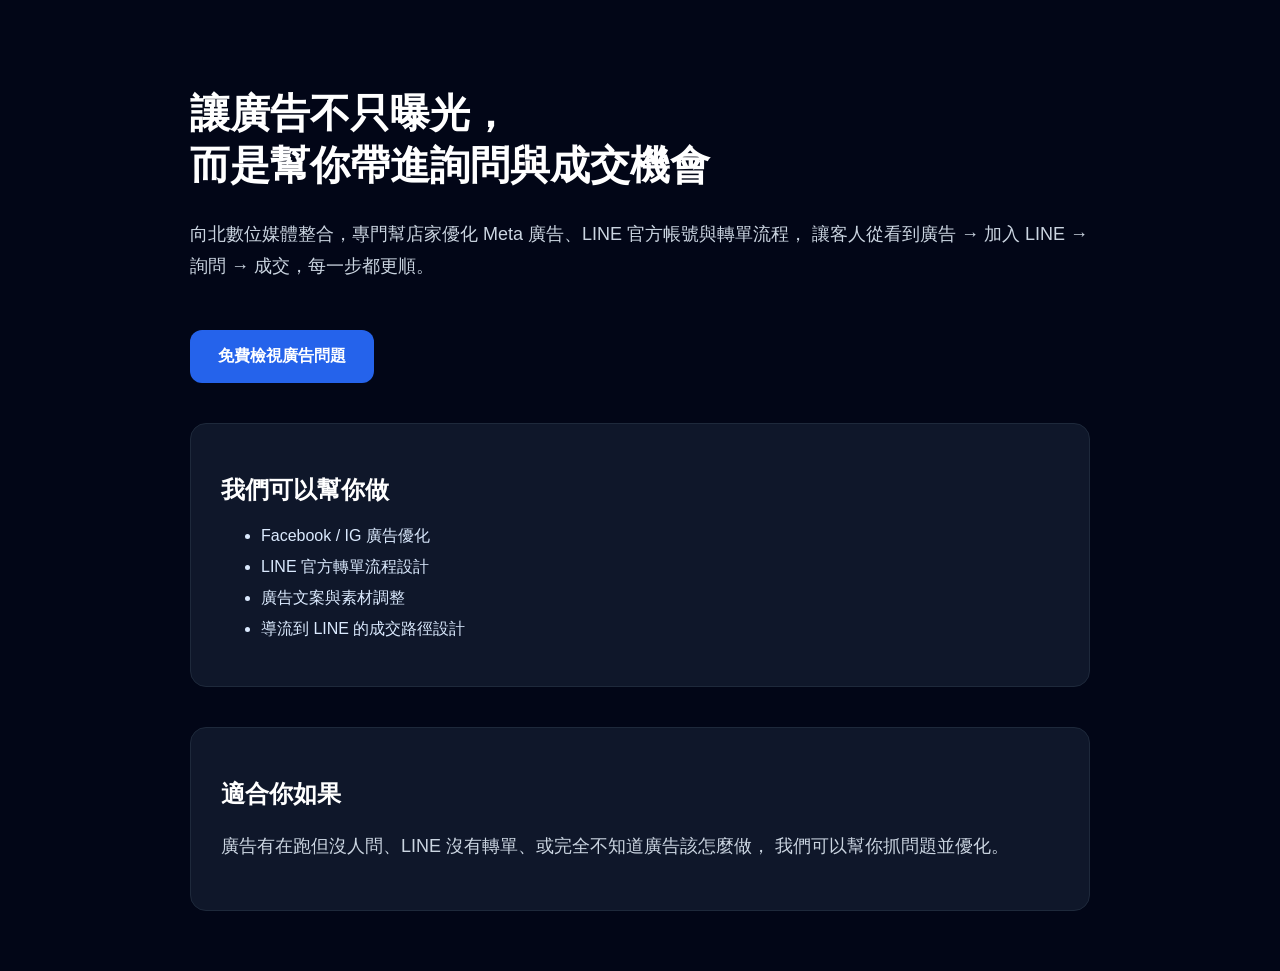
==== index.html @ 4ea524f6 "Create index.html" ====
<!DOCTYPE html>
<html lang="zh-Hant">
<head>
  <meta charset="UTF-8">
  <meta name="viewport" content="width=device-width, initial-scale=1.0">
  <title>向北數位媒體整合</title>

  <style>
    body {
      margin: 0;
      font-family: Arial, sans-serif;
      background: #020617;
      color: white;
    }

    .wrap {
      max-width: 900px;
      margin: auto;
      padding: 60px 24px;
    }

    h1 {
      font-size: 40px;
      line-height: 1.3;
    }

    p {
      font-size: 18px;
      color: #cbd5e1;
      line-height: 1.8;
    }

    .btn {
      display: inline-block;
      margin-top: 30px;
      padding: 16px 28px;
      background: #2563eb;
      color: white;
      text-decoration: none;
      border-radius: 12px;
      font-weight: bold;
    }

    .card {
      margin-top: 40px;
      padding: 30px;
      background: #0f172a;
      border-radius: 16px;
      border: 1px solid #1e293b;
    }

    li {
      margin: 10px 0;
      color: #dbeafe;
    }
  </style>
</head>

<body>
  <div class="wrap">

    <h1>
      讓廣告不只曝光，<br>
      而是幫你帶進詢問與成交機會
    </h1>

    <p>
      向北數位媒體整合，專門幫店家優化 Meta 廣告、LINE 官方帳號與轉單流程，
      讓客人從看到廣告 → 加入 LINE → 詢問 → 成交，每一步都更順。
    </p>

    <a class="btn" href="https://lin.ee/ohGIVV0" target="_blank">
      免費檢視廣告問題
    </a>

    <div class="card">
      <h2>我們可以幫你做</h2>
      <ul>
        <li>Facebook / IG 廣告優化</li>
        <li>LINE 官方轉單流程設計</li>
        <li>廣告文案與素材調整</li>
        <li>導流到 LINE 的成交路徑設計</li>
      </ul>
    </div>

    <div class="card">
      <h2>適合你如果</h2>
      <p>
        廣告有在跑但沒人問、LINE 沒有轉單、或完全不知道廣告該怎麼做，
        我們可以幫你抓問題並優化。
      </p>
    </div>

  </div>
</body>
</html>
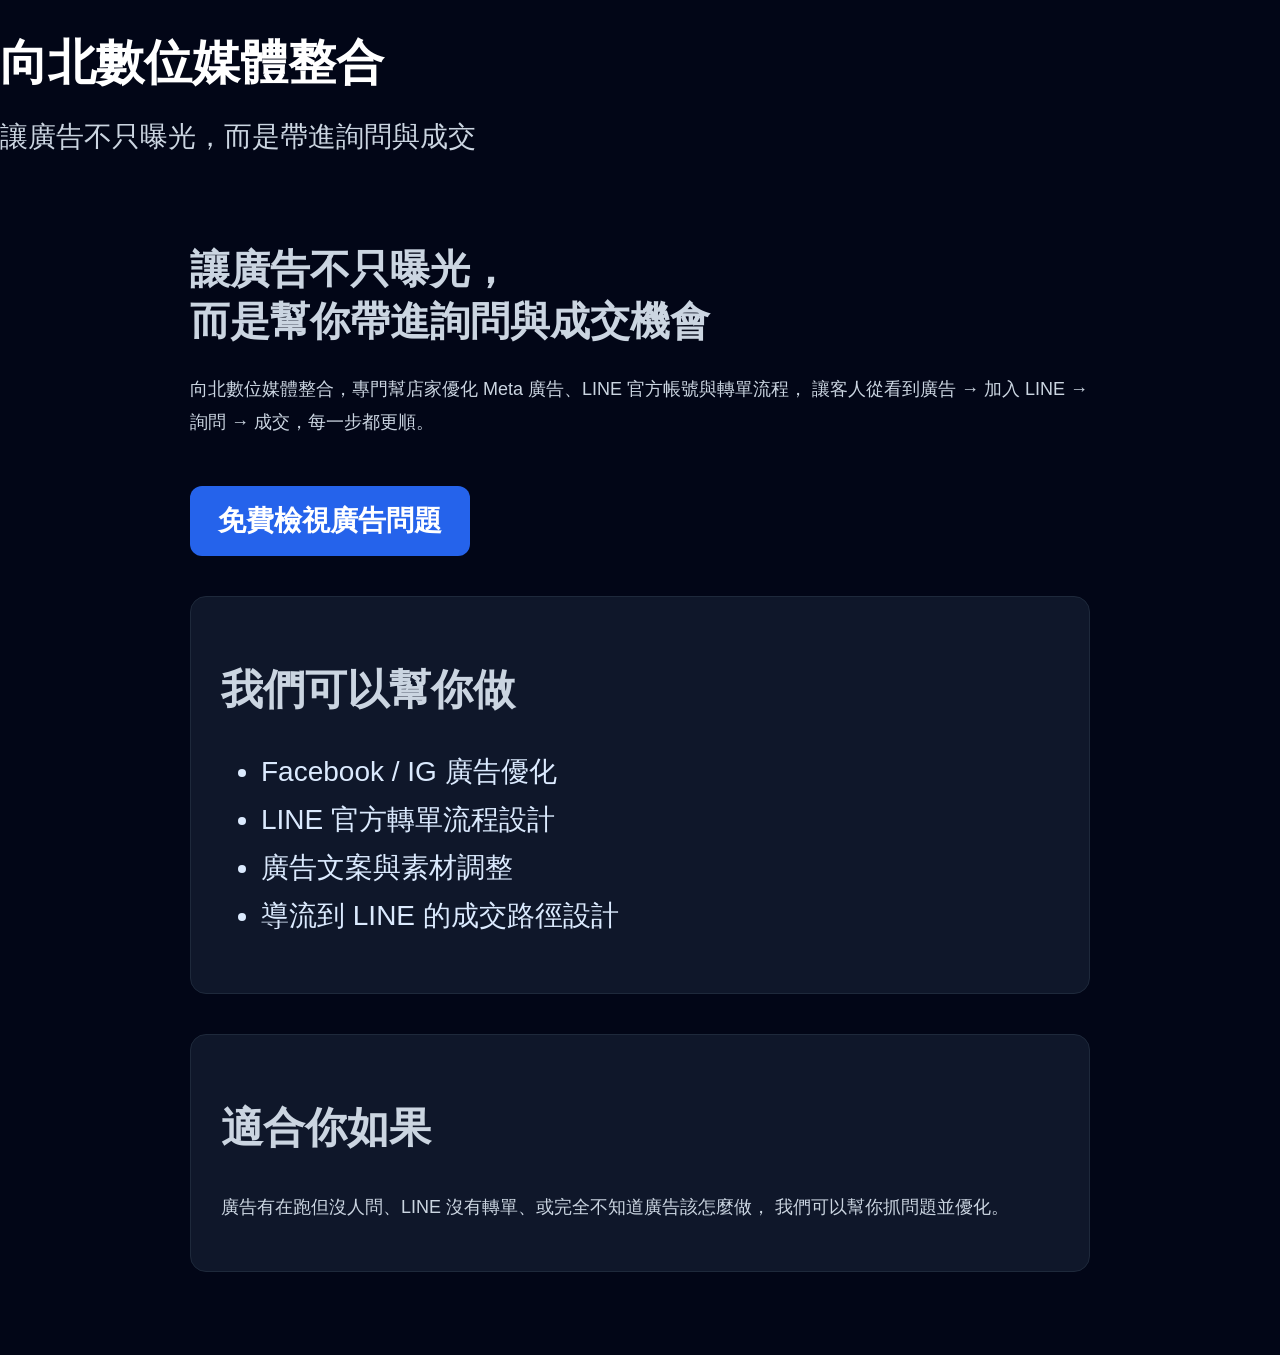
==== commit 99dc1f93: "Update index.html" ====
--- a/index.html
+++ b/index.html
@@ -3,7 +3,12 @@
 <head>
   <meta charset="UTF-8">
   <meta name="viewport" content="width=device-width, initial-scale=1.0">
-  <title>向北數位媒體整合</title>
+<h1 style="font-size:48px;line-height:1.3;margin-bottom:20px;">
+  向北數位媒體整合
+</h1>
+
+<h2 style="font-size:28px;color:#cbd5e1;font-weight:normal;">
+  讓廣告不只曝光，而是帶進詢問與成交
 
   <style>
     body {
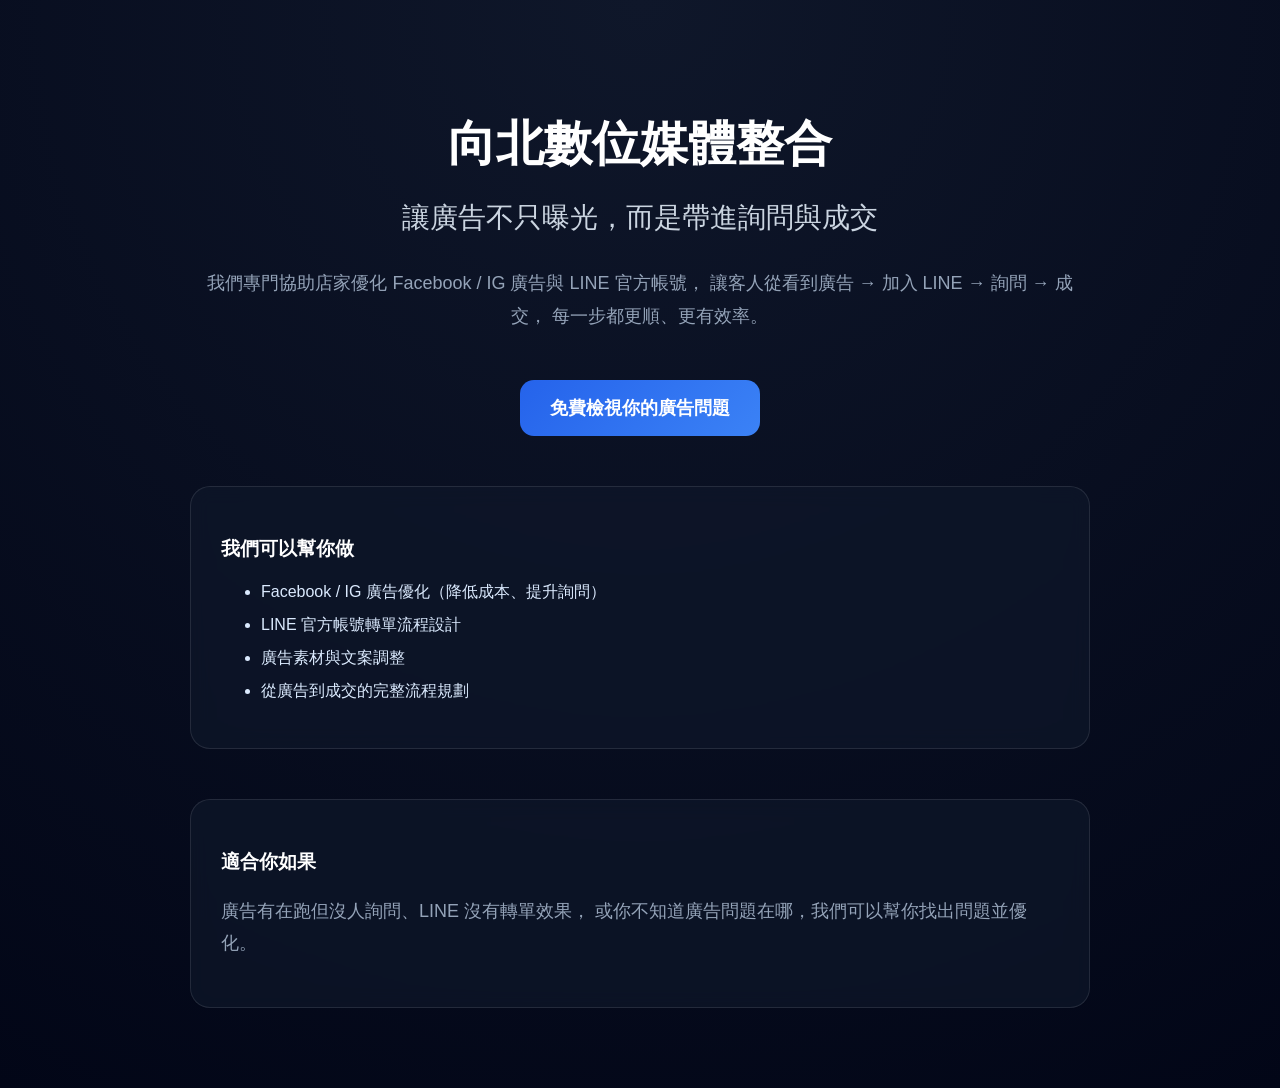
==== commit dfc6dd49: "Update index.html" ====
--- a/index.html
+++ b/index.html
@@ -3,59 +3,69 @@
 <head>
   <meta charset="UTF-8">
   <meta name="viewport" content="width=device-width, initial-scale=1.0">
-<h1 style="font-size:48px;line-height:1.3;margin-bottom:20px;">
-  向北數位媒體整合
-</h1>
-
-<h2 style="font-size:28px;color:#cbd5e1;font-weight:normal;">
-  讓廣告不只曝光，而是帶進詢問與成交
+  <title>向北數位媒體整合</title>
 
   <style>
     body {
       margin: 0;
       font-family: Arial, sans-serif;
-      background: #020617;
+      background: radial-gradient(circle at top, #0f172a, #020617);
       color: white;
     }
 
     .wrap {
       max-width: 900px;
       margin: auto;
-      padding: 60px 24px;
+      padding: 80px 24px;
+      text-align: center;
     }
 
     h1 {
-      font-size: 40px;
-      line-height: 1.3;
+      font-size: 48px;
+      margin-bottom: 10px;
+    }
+
+    h2 {
+      font-size: 28px;
+      color: #cbd5e1;
+      font-weight: normal;
+      margin-bottom: 30px;
     }
 
     p {
       font-size: 18px;
-      color: #cbd5e1;
+      color: #94a3b8;
       line-height: 1.8;
     }
 
     .btn {
       display: inline-block;
       margin-top: 30px;
-      padding: 16px 28px;
-      background: #2563eb;
+      padding: 16px 30px;
+      background: linear-gradient(135deg, #2563eb, #3b82f6);
       color: white;
       text-decoration: none;
-      border-radius: 12px;
+      border-radius: 14px;
       font-weight: bold;
+      font-size: 18px;
     }
 
     .card {
-      margin-top: 40px;
+      margin-top: 50px;
       padding: 30px;
-      background: #0f172a;
-      border-radius: 16px;
-      border: 1px solid #1e293b;
+      background: rgba(15,23,42,0.7);
+      border-radius: 20px;
+      border: 1px solid rgba(255,255,255,0.1);
+      backdrop-filter: blur(10px);
+      text-align: left;
+    }
+
+    .card h3 {
+      margin-bottom: 20px;
     }
 
     li {
-      margin: 10px 0;
+      margin: 12px 0;
       color: #dbeafe;
     }
   </style>
@@ -64,35 +74,34 @@
 <body>
   <div class="wrap">
 
-    <h1>
-      讓廣告不只曝光，<br>
-      而是幫你帶進詢問與成交機會
-    </h1>
+    <h1>向北數位媒體整合</h1>
+    <h2>讓廣告不只曝光，而是帶進詢問與成交</h2>
 
     <p>
-      向北數位媒體整合，專門幫店家優化 Meta 廣告、LINE 官方帳號與轉單流程，
-      讓客人從看到廣告 → 加入 LINE → 詢問 → 成交，每一步都更順。
+      我們專門協助店家優化 Facebook / IG 廣告與 LINE 官方帳號，
+      讓客人從看到廣告 → 加入 LINE → 詢問 → 成交，
+      每一步都更順、更有效率。
     </p>
 
     <a class="btn" href="https://lin.ee/ohGIVV0" target="_blank">
-      免費檢視廣告問題
+      免費檢視你的廣告問題
     </a>
 
     <div class="card">
-      <h2>我們可以幫你做</h2>
+      <h3>我們可以幫你做</h3>
       <ul>
-        <li>Facebook / IG 廣告優化</li>
-        <li>LINE 官方轉單流程設計</li>
-        <li>廣告文案與素材調整</li>
-        <li>導流到 LINE 的成交路徑設計</li>
+        <li>Facebook / IG 廣告優化（降低成本、提升詢問）</li>
+        <li>LINE 官方帳號轉單流程設計</li>
+        <li>廣告素材與文案調整</li>
+        <li>從廣告到成交的完整流程規劃</li>
       </ul>
     </div>
 
     <div class="card">
-      <h2>適合你如果</h2>
+      <h3>適合你如果</h3>
       <p>
-        廣告有在跑但沒人問、LINE 沒有轉單、或完全不知道廣告該怎麼做，
-        我們可以幫你抓問題並優化。
+        廣告有在跑但沒人詢問、LINE 沒有轉單效果，
+        或你不知道廣告問題在哪，我們可以幫你找出問題並優化。
       </p>
     </div>
 
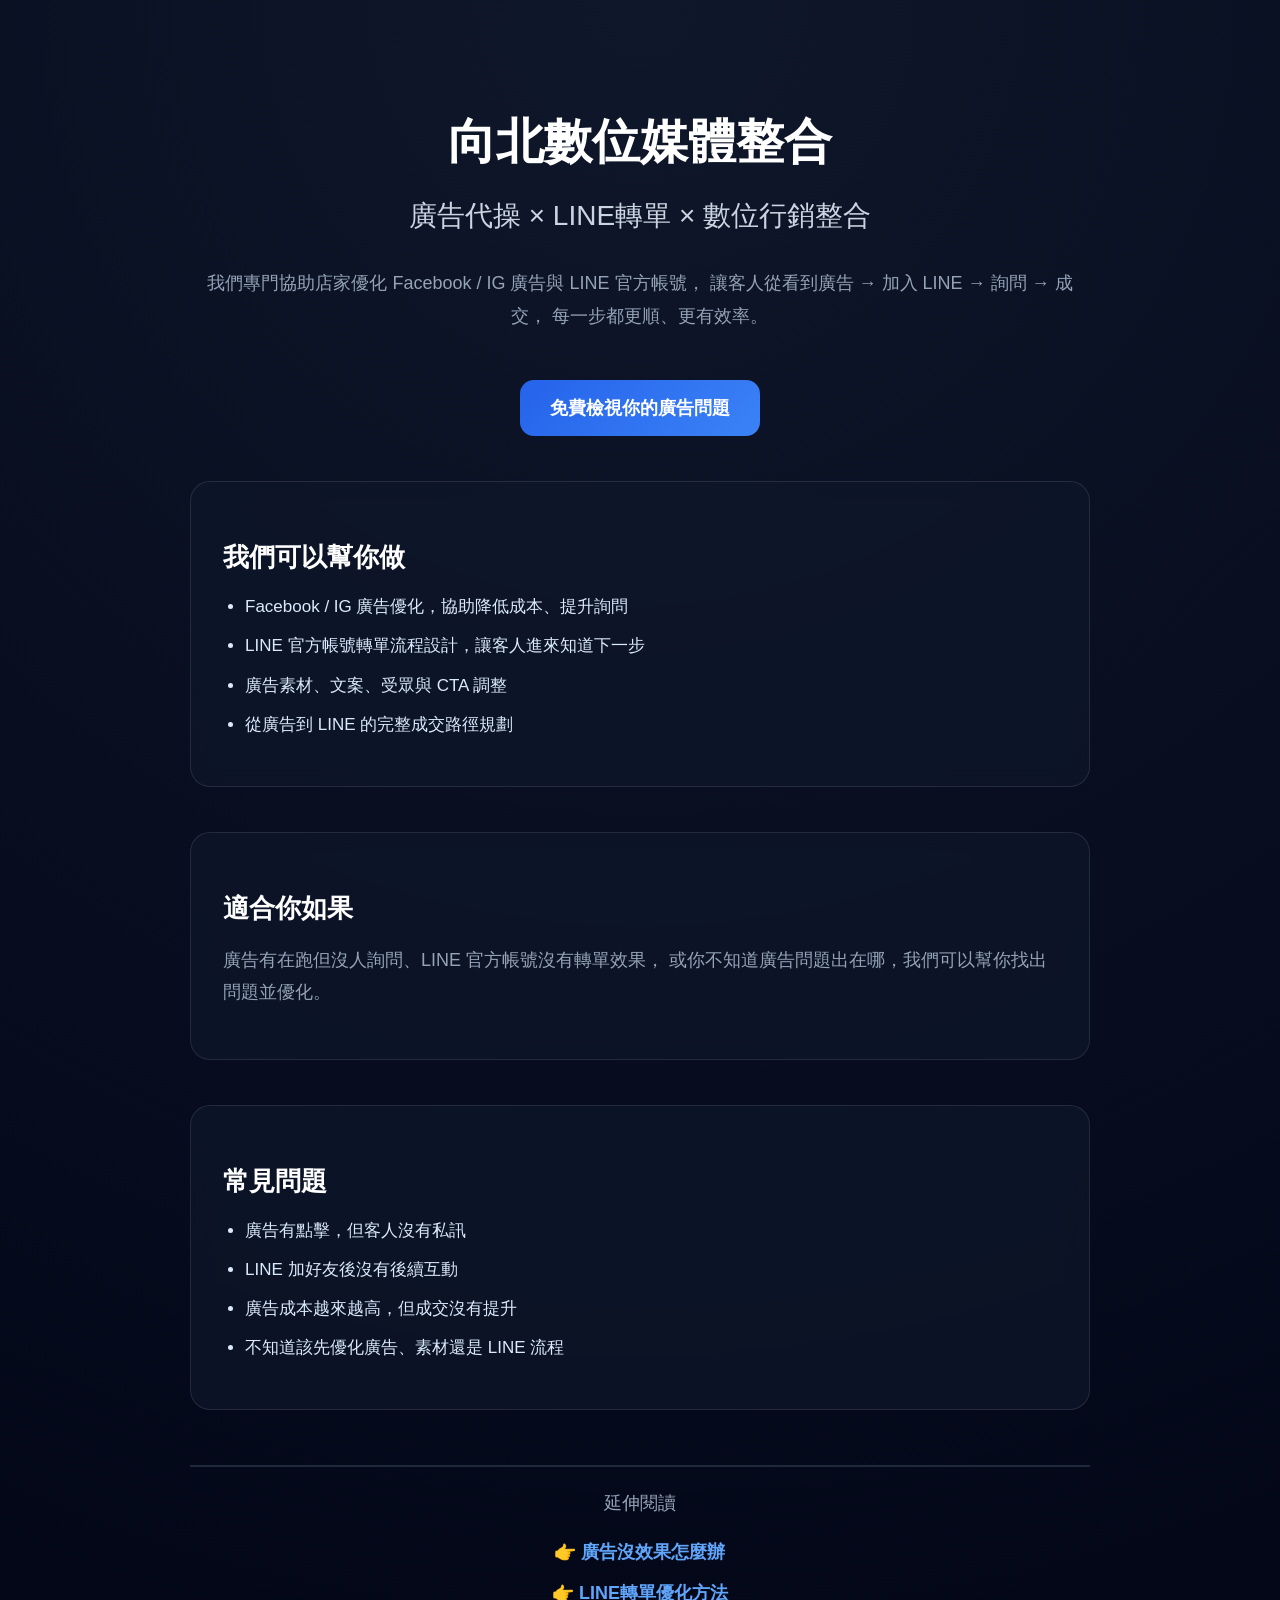
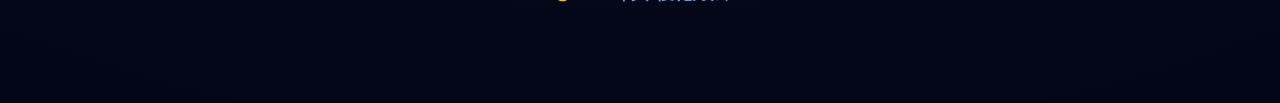
==== commit 6f8fa0d9: "Update index.html" ====
--- a/index.html
+++ b/index.html
@@ -3,7 +3,8 @@
 <head>
   <meta charset="UTF-8">
   <meta name="viewport" content="width=device-width, initial-scale=1.0">
-  <title>向北數位媒體整合</title>
+  <title>廣告代操｜LINE轉單｜數位行銷整合｜向北數位媒體整合</title>
+  <meta name="description" content="向北數位媒體整合提供廣告代操、Facebook/IG廣告優化、LINE官方帳號轉單流程與數位行銷整合，協助店家提升詢問與成交。">
 
   <style>
     body {
@@ -22,7 +23,8 @@
 
     h1 {
       font-size: 48px;
-      margin-bottom: 10px;
+      margin-bottom: 12px;
+      line-height: 1.25;
     }
 
     h2 {
@@ -30,6 +32,12 @@
       color: #cbd5e1;
       font-weight: normal;
       margin-bottom: 30px;
+      line-height: 1.5;
+    }
+
+    h3 {
+      font-size: 26px;
+      margin-bottom: 18px;
     }
 
     p {
@@ -51,22 +59,42 @@
     }
 
     .card {
-      margin-top: 50px;
-      padding: 30px;
-      background: rgba(15,23,42,0.7);
+      margin-top: 45px;
+      padding: 32px;
+      background: rgba(15,23,42,0.72);
       border-radius: 20px;
       border: 1px solid rgba(255,255,255,0.1);
       backdrop-filter: blur(10px);
       text-align: left;
     }
 
-    .card h3 {
-      margin-bottom: 20px;
+    ul {
+      padding-left: 22px;
     }
 
     li {
       margin: 12px 0;
       color: #dbeafe;
+      font-size: 17px;
+      line-height: 1.6;
+    }
+
+    .readmore {
+      list-style: none;
+      padding: 0;
+      text-align: center;
+    }
+
+    .readmore a {
+      color: #60a5fa;
+      text-decoration: none;
+      font-size: 18px;
+      font-weight: bold;
+    }
+
+    hr {
+      margin: 55px 0 20px;
+      border: 1px solid #1e293b;
     }
   </style>
 </head>
@@ -75,7 +103,8 @@
   <div class="wrap">
 
     <h1>向北數位媒體整合</h1>
-    <h2>讓廣告不只曝光，而是帶進詢問與成交</h2>
+
+    <h2>廣告代操 × LINE轉單 × 數位行銷整合</h2>
 
     <p>
       我們專門協助店家優化 Facebook / IG 廣告與 LINE 官方帳號，
@@ -90,20 +119,39 @@
     <div class="card">
       <h3>我們可以幫你做</h3>
       <ul>
-        <li>Facebook / IG 廣告優化（降低成本、提升詢問）</li>
-        <li>LINE 官方帳號轉單流程設計</li>
-        <li>廣告素材與文案調整</li>
-        <li>從廣告到成交的完整流程規劃</li>
+        <li>Facebook / IG 廣告優化，協助降低成本、提升詢問</li>
+        <li>LINE 官方帳號轉單流程設計，讓客人進來知道下一步</li>
+        <li>廣告素材、文案、受眾與 CTA 調整</li>
+        <li>從廣告到 LINE 的完整成交路徑規劃</li>
       </ul>
     </div>
 
     <div class="card">
       <h3>適合你如果</h3>
       <p>
-        廣告有在跑但沒人詢問、LINE 沒有轉單效果，
-        或你不知道廣告問題在哪，我們可以幫你找出問題並優化。
+        廣告有在跑但沒人詢問、LINE 官方帳號沒有轉單效果，
+        或你不知道廣告問題出在哪，我們可以幫你找出問題並優化。
       </p>
     </div>
+
+    <div class="card">
+      <h3>常見問題</h3>
+      <ul>
+        <li>廣告有點擊，但客人沒有私訊</li>
+        <li>LINE 加好友後沒有後續互動</li>
+        <li>廣告成本越來越高，但成交沒有提升</li>
+        <li>不知道該先優化廣告、素材還是 LINE 流程</li>
+      </ul>
+    </div>
+
+    <hr>
+
+    <p>延伸閱讀</p>
+
+    <ul class="readmore">
+      <li><a href="/ad-problem.html">👉 廣告沒效果怎麼辦</a></li>
+      <li><a href="/line-conversion.html">👉 LINE轉單優化方法</a></li>
+    </ul>
 
   </div>
 </body>
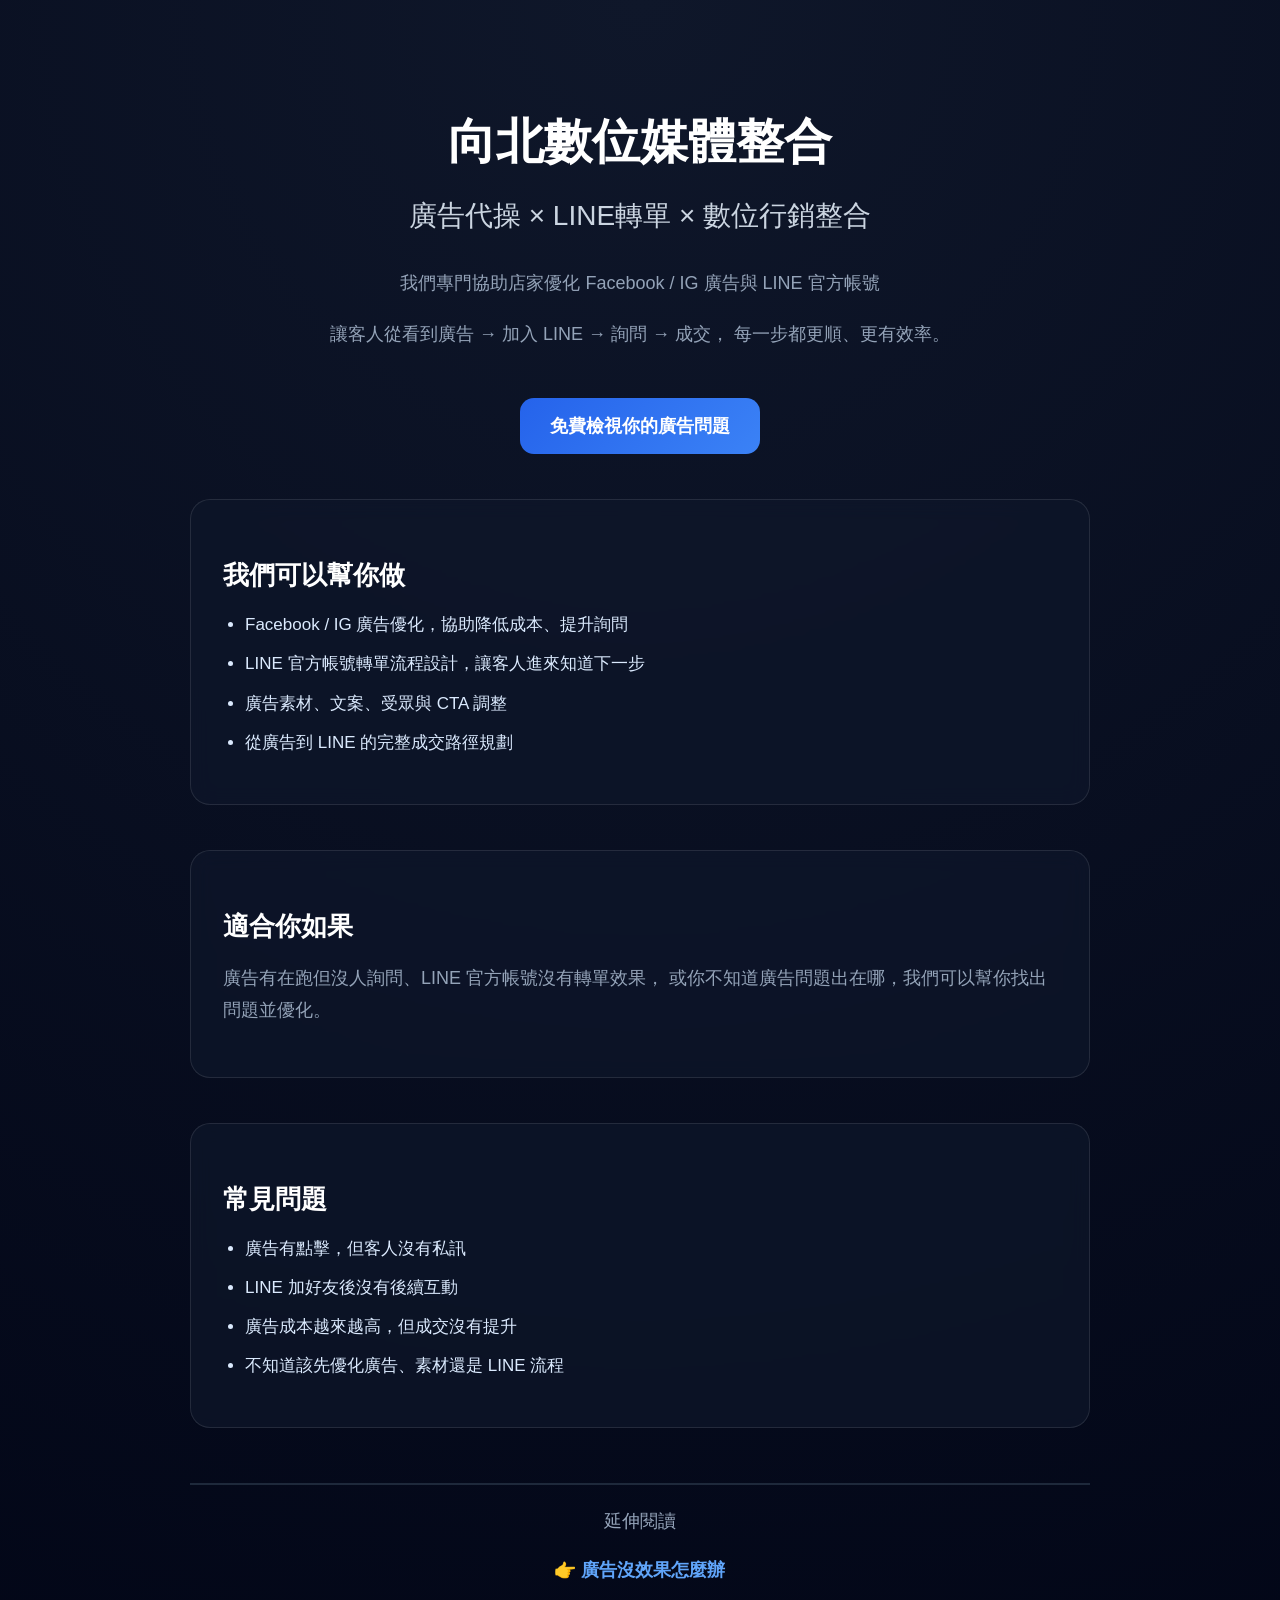
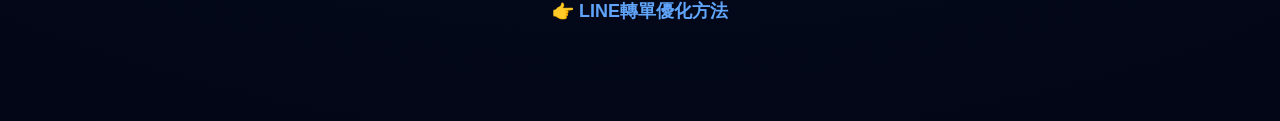
==== commit 924a207a: "Update index.html" ====
--- a/index.html
+++ b/index.html
@@ -107,7 +107,8 @@
     <h2>廣告代操 × LINE轉單 × 數位行銷整合</h2>
 
     <p>
-      我們專門協助店家優化 Facebook / IG 廣告與 LINE 官方帳號，
+      我們專門協助店家優化 Facebook / IG 廣告與 LINE 官方帳號
+    <p>
       讓客人從看到廣告 → 加入 LINE → 詢問 → 成交，
       每一步都更順、更有效率。
     </p>
